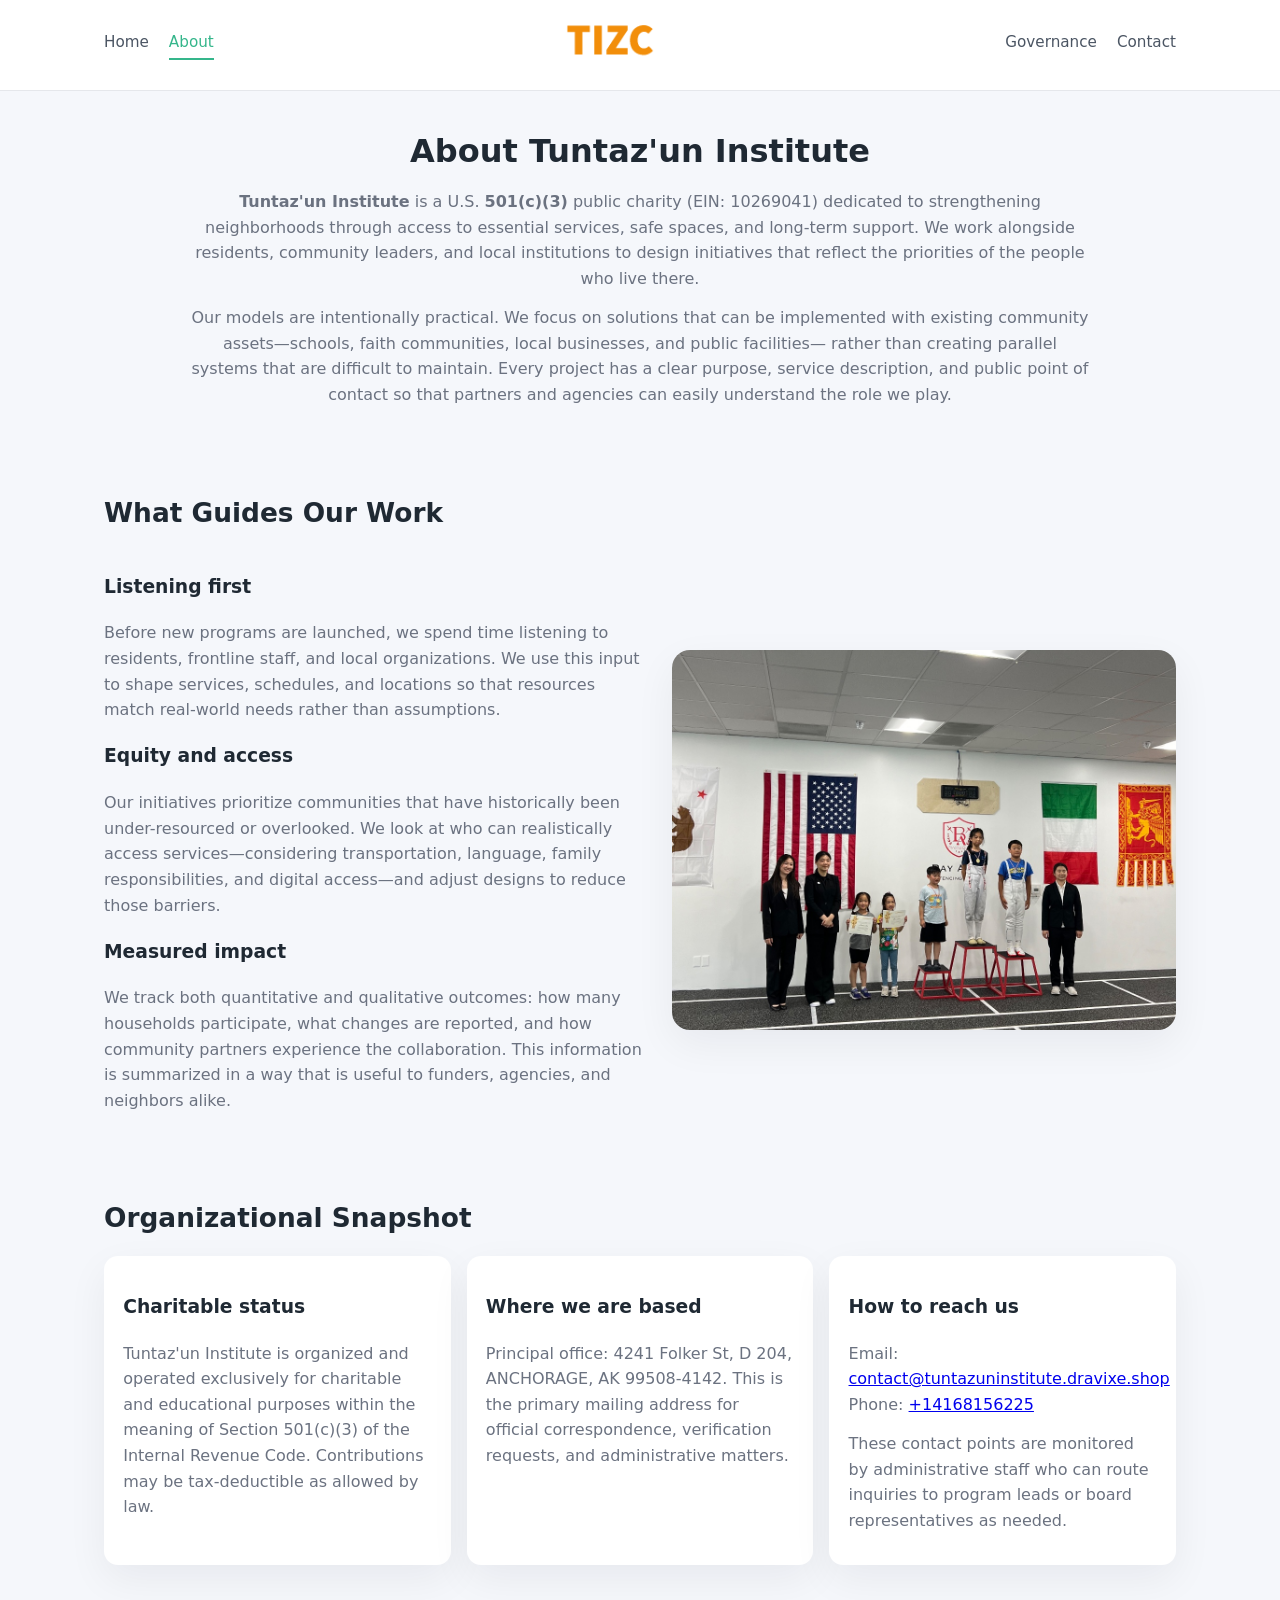
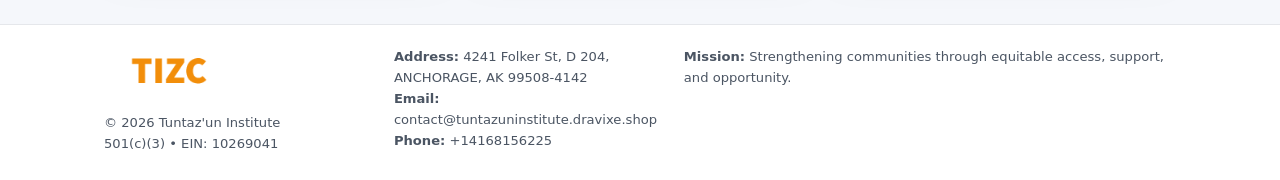
==== about.html @ b7393198 "Initial commit" ====
<!doctype html>
<html lang="en">
<head>
<meta charset="utf-8" />
<meta name="viewport" content="width=device-width,initial-scale=1" />
<title>Tuntaz'un Institute – Nonprofit • 2025</title>
<link rel="stylesheet" href="assets/styles.css" />
<link rel="icon" href="images/logo.png" />

<meta name="data-ein" content="10269041">
<meta name="data-name" content="Tuntaz'un Institute">
<meta name="data-email" content="contact@tuntazuninstitute.dravixe.shop">
<meta name="data-phone" content="+14168156225">
<meta name="data-address" content="4241 Folker St, D 204,
ANCHORAGE, AK 99508-4142">
<meta name="data-map" content="4241+Folker+St,+D+204,+ANCHORAGE,+AK+99508-4142">
  <meta name="description" content="Our nonprofit strengthens the community with programs focused on community services, education, and direct relief.">
</head>
<body>
<div style="position:absolute;left:-9999px;top:-9999px;opacity:0" data-uniq="{{UNIQUE_BLOB}}">
  <span>Our nonprofit strengthens the community with programs focused on community services, education, and direct relief.</span><svg width="12" height="12" viewBox="0 0 12 12" xmlns="http://www.w3.org/2000/svg"><circle cx="6" cy="6" r="5" fill="#b45309"/></svg><img src="images/hero.jpg" width="1" height="1" alt="" loading="lazy"/>
</div>


<header>
  <div class="header-inner">
    <nav>
      <a href="index.html">Home</a>
      <a class="active" href="about.html">About</a>
    </nav>
    <a href="index.html"><img src="images/logo.png" style="width:150px" alt="Tuntaz'un Institute logo"></a>
    <nav>
      <a href="governance.html">Governance</a>
      <a href="contact.html">Contact</a>
    </nav>
  </div>
</header>

<section class="section">
  <h1>About Tuntaz'un Institute</h1>
  <p>
    <strong>Tuntaz'un Institute</strong> is a U.S. <strong>501(c)(3)</strong> public charity (EIN: 10269041)
    dedicated to strengthening neighborhoods through access to essential services, safe spaces,
    and long-term support. We work alongside residents, community leaders, and local institutions
    to design initiatives that reflect the priorities of the people who live there.
  </p>
  <p>
    Our models are intentionally practical. We focus on solutions that can be implemented with
    existing community assets—schools, faith communities, local businesses, and public facilities—
    rather than creating parallel systems that are difficult to maintain. Every project has a
    clear purpose, service description, and public point of contact so that partners and
    agencies can easily understand the role we play.
  </p>
</section>

<section class="section">
  <h2>What Guides Our Work</h2>
  <div class="zig">
    <div>
      <h3>Listening first</h3>
      <p>
        Before new programs are launched, we spend time listening to residents, frontline staff,
        and local organizations. We use this input to shape services, schedules, and locations so
        that resources match real-world needs rather than assumptions.
      </p>
      <h3>Equity and access</h3>
      <p>
        Our initiatives prioritize communities that have historically been under-resourced or
        overlooked. We look at who can realistically access services—considering transportation,
        language, family responsibilities, and digital access—and adjust designs to reduce those
        barriers.
      </p>
      <h3>Measured impact</h3>
      <p>
        We track both quantitative and qualitative outcomes: how many households participate,
        what changes are reported, and how community partners experience the collaboration.
        This information is summarized in a way that is useful to funders, agencies, and
        neighbors alike.
      </p>
    </div>
    <img src="images/about.jpg" alt="Community engagement" />
  </div>
</section>

<section class="section">
  <h2>Organizational Snapshot</h2>
  <div class="cards">
    <article class="c8f8a2bf4b0">
      <h3>Charitable status</h3>
      <p>
        Tuntaz'un Institute is organized and operated exclusively for charitable and educational purposes
        within the meaning of Section 501(c)(3) of the Internal Revenue Code. Contributions may
        be tax-deductible as allowed by law.
      </p>
    </article>
    <article class="c8f8a2bf4b0">
      <h3>Where we are based</h3>
      <p>
        Principal office: 4241 Folker St, D 204,
ANCHORAGE, AK 99508-4142. This is the primary mailing address for official
        correspondence, verification requests, and administrative matters.
      </p>
    </article>
    <article class="c8f8a2bf4b0">
      <h3>How to reach us</h3>
      <p>
        Email: <a href="mailto:contact@tuntazuninstitute.dravixe.shop">contact@tuntazuninstitute.dravixe.shop</a><br>
        Phone: <a href="tel:+14168156225">+14168156225</a>
      </p>
      <p>
        These contact points are monitored by administrative staff who can route inquiries
        to program leads or board representatives as needed.
      </p>
    </article>
  </div>
</section>

<footer>
  <div class="footer-inner">
    <div>
      <img src="images/logo.png" style="width:130px;margin-bottom:.5rem" alt="">
      <div class="small">© <span id="year"></span> Tuntaz'un Institute</div>
      <div class="small">501(c)(3) • EIN: 10269041</div>
    </div>
    <div>
      <div class="small"><strong>Address:</strong> 4241 Folker St, D 204,
ANCHORAGE, AK 99508-4142</div>
      <div class="small"><strong>Email:</strong> contact@tuntazuninstitute.dravixe.shop</div>
      <div class="small"><strong>Phone:</strong> +14168156225</div>
    </div>
    <div>
      <div class="small"><strong>Mission:</strong> Strengthening communities through equitable access, support, and opportunity.</div>
    </div>
  </div>
</footer>

<script>
(() => {
  const y=document.getElementById("year");
  if(y) y.textContent=new Date().getFullYear();
  function g(n){let el=document.querySelector(`meta[name="${n}"]`);return el?el.content:"";}
  function h(s){let x=2166136261>>>0;for(let i=0;i<s.length;i++){x^=s.charCodeAt(i);x=(x*16777619)>>>0;}return x>>>0;}
  let id=(g("data-ein")||"x").replace(/\D+/g,"") || g("data-name");
  let k=h(String(id)),H=k%360,S=55+(k%20),L=46;
  document.documentElement.style.setProperty("--brand",`hsl(${H} ${S}% ${L}%)`);
})();
</script>
</body>
</html>
---- assets/styles.css ----
:root {
  --brand: #17663c;
  --bg: #f5f7fb;
  --text: #1f2933;
  --muted: #6b7280;
  --card: #ffffff;
  --border-soft: #e5e7eb;
  --radius-lg: 18px;
  --radius-md: 14px;
  --shadow-soft: 0 14px 40px rgba(15, 23, 42, 0.06);
}

*,
*::before,
*::after {
  box-sizing: border-box;
}

html,
body {
  margin: 0;
  padding: 0;
}

body {
  font-family: system-ui, -apple-system, BlinkMacSystemFont, "Segoe UI", sans-serif;
  background: var(--bg);
  color: var(--text);
  line-height: 1.6;
}

img {
  display: block;
  max-width: 100%;
  height: auto;
}

/* ===== HEADER ===== */

header {
  position: sticky;
  top: 0;
  z-index: 20;
  background: #ffffff;
  border-bottom: 1px solid #e5e7eb;
}

.header-inner {
  max-width: 1120px;
  margin: 0 auto;
  padding: 0.7rem 1.5rem;
  display: flex;
  align-items: center;
  justify-content: space-between;
  gap: 1.25rem;
}

nav {
  display: flex;
  gap: 1.25rem;
  align-items: center;
}

nav a {
  font-size: 0.95rem;
  text-decoration: none;
  color: #4b5563;
  padding-bottom: 0.25rem;
  border-bottom: 2px solid transparent;
}

nav a:hover {
  color: var(--brand);
}

nav a.active {
  color: var(--brand);
  border-color: var(--brand);
}

/* ===== COMMON SECTION ===== */

.section {
  max-width: 1120px;
  margin: 0 auto;
  padding: 2.2rem 1.5rem;
}

.section h1 {
  font-size: 2rem;
  margin: 0 0 1rem;
}

.section h2 {
  font-size: 1.65rem;
  margin: 0 0 1rem;
}

.section p {
  margin: 0 0 0.85rem;
  color: var(--muted);
}

/* Giữ lại rule cũ cho các template khác dùng .section đầu tiên */
.section:first-of-type {
  text-align: center;
}

.section:first-of-type h1 {
  margin-bottom: 0.75rem;
}

.section:first-of-type p {
  margin: 0 auto 0.85rem;
  color: var(--muted);
  max-width: 900px;
}

.section:first-of-type > img {
  margin: 1.4rem auto 0;
  width: 100%;
  max-width: 640px;
  max-height: 360px;
  object-fit: cover;
  border-radius: var(--radius-lg);
  box-shadow: var(--shadow-soft);
}

/* ===== HERO (FIRST BLOCK ON INDEX.HTML) ===== */

.c351a1a76da {
  background: var(--bg);
}

.hero-wrap {
  max-width: 1120px;
  margin: 0 auto;
  padding: 2.4rem 1.5rem 2.8rem;
  display: grid;
  grid-template-columns: minmax(0, 1.35fr) minmax(0, 1.1fr);
  gap: 2rem;
  align-items: center;
}

.c351a1a76da h1 {
  font-size: 2.3rem;
  margin: 0 0 0.8rem;
}

.c351a1a76da .c9e9424ea38 {
  font-size: 1rem;
  color: var(--muted);
  margin-bottom: 0.75rem;
}

.c351a1a76da p {
  margin: 0 0 0.7rem;
  color: var(--muted);
}

.c351a1a76da img {
  width: 100%;
  max-width: 520px;
  max-height: 360px;
  object-fit: cover;
  border-radius: var(--radius-lg);
  box-shadow: var(--shadow-soft);
  justify-self: center;
}

/* ===== HOME FOCUS LAYOUT ===== */

.focus-layout {
  display: grid;
  grid-template-columns: 3fr 2fr;
  gap: 1.75rem;
  align-items: flex-start;
}

.focus-photo {
  background: #ffffff;
  border-radius: var(--radius-lg);
  box-shadow: var(--shadow-soft);
  overflow: hidden;
}

.focus-photo img {
  width: 100%;
  max-height: 430px;
  object-fit: cover;
}

.focus-card {
  background: #ffffff;
  border-radius: var(--radius-lg);
  box-shadow: var(--shadow-soft);
  padding: 1.25rem 1.4rem;
  display: flex;
  flex-direction: column;
  gap: 0.85rem;
}

.focus-card img {
  width: 100%;
  max-height: 320px;
  object-fit: cover;
  border-radius: var(--radius-md);
  margin-top: 0.5rem;
}

.focus-list {
  display: flex;
  flex-direction: column;
  gap: 1.1rem;
}

.focus-item h3 {
  margin: 0 0 0.25rem;
  font-size: 1.05rem;
}

/* ===== IMPACT METRICS ===== */

.metrics {
  max-width: 720px;
  margin: 1.4rem auto 0;
  background: #ffffff;
  border-radius: 18px;
  box-shadow: var(--shadow-soft);
  overflow: hidden;
  display: flex;
  flex-direction: column;
}

.metric {
  padding: 1rem 1.25rem;
  border-bottom: 1px solid #f3f4f6;
  border-radius: 0;
  box-shadow: none;
  font-size: 0.95rem;
  color: var(--muted);
  display: flex;
  flex-direction: column;
  gap: 0.15rem;
}

.metric:last-child {
  border-bottom: none;
}

.metric .num {
  font-size: 1.3rem;
  font-weight: 700;
  color: var(--brand);
}

/* ===== GENERIC CARDS ===== */

.cards {
  display: grid;
  grid-template-columns: repeat(3, minmax(0, 1fr));
  gap: 1rem;
}

.c8f8a2bf4b0 {
  background: #ffffff;
  border-radius: var(--radius-md);
  padding: 1.1rem 1.2rem;
  box-shadow: var(--shadow-soft);
}

/* ===== ZIGZAG (ABOUT / GOV) ===== */

.zig {
  display: grid;
  grid-template-columns: minmax(0, 1.4fr) minmax(0, 1.3fr);
  gap: 1.6rem;
  align-items: center;
  margin-top: 1.2rem;
}

.zig img {
  width: 100%;
  max-height: 380px;
  object-fit: cover;
  border-radius: var(--radius-lg);
  box-shadow: var(--shadow-soft);
}

/* ===== GALLERY ===== */

.gallery {
  display: grid;
  grid-template-columns: repeat(4, minmax(0, 1fr));
  gap: 0.75rem;
  margin-top: 0.8rem;
}

.gallery img {
  width: 100%;
  max-height: 210px;
  object-fit: cover;
  border-radius: var(--radius-md);
  box-shadow: var(--shadow-soft);
}

/* ===== GOVERNANCE BLOCKS ===== */

.gov-block {
  background: #ffffff;
  border-radius: var(--radius-md);
  box-shadow: var(--shadow-soft);
  padding: 1.1rem 1.2rem;
  margin-bottom: 1rem;
}

/* ===== CONTACT ===== */

.contact-grid {
  display: grid;
  grid-template-columns: minmax(0, 1.1fr) minmax(0, 1.4fr);
  gap: 1.7rem;
}

.contact-card {
  background: #ffffff;
  border-radius: var(--radius-md);
  box-shadow: var(--shadow-soft);
  padding: 1.2rem 1.3rem;
}

.contact-card img {
  width: 100%;
  max-height: 260px;
  object-fit: cover;
  border-radius: var(--radius-md);
  box-shadow: var(--shadow-soft);
}

/* form */

form {
  display: flex;
  flex-direction: column;
  gap: 0.75rem;
}

label {
  font-size: 0.9rem;
  display: flex;
  flex-direction: column;
  gap: 0.25rem;
}

input,
textarea {
  font: inherit;
  padding: 0.55rem 0.65rem;
  border-radius: 10px;
  border: 1px solid var(--border-soft);
  outline: none;
}

input:focus,
textarea:focus {
  border-color: var(--brand);
  box-shadow: 0 0 0 1px rgba(16, 185, 129, 0.15);
}

textarea {
  resize: vertical;
  min-height: 120px;
}

.ca371c7c5f8 {
  display: inline-flex;
  align-items: center;
  justify-content: center;
  padding: 0.55rem 1.3rem;
  border-radius: 999px;
  border: none;
  cursor: pointer;
  font-weight: 600;
  font-size: 0.94rem;
  background: var(--brand);
  color: #ffffff;
}

.ca371c7c5f8:hover {
  filter: brightness(1.05);
}

/* ===== FOOTER ===== */

footer {
  border-top: 1px solid #e5e7eb;
  background: #ffffff;
  margin-top: 1.5rem;
}

.footer-inner {
  max-width: 1120px;
  margin: 0 auto;
  padding: 1.3rem 1.5rem 1.6rem;
  display: grid;
  grid-template-columns: 1.1fr 1.1fr 2fr;
  gap: 1.2rem;
  align-items: flex-start;
}

.small {
  font-size: 0.82rem;
  color: #4b5563;
}

/* ===== RESPONSIVE ===== */

@media (max-width: 992px) {
  .hero-wrap {
    grid-template-columns: 1fr;
  }

  .c351a1a76da img {
    max-width: 100%;
    max-height: 320px;
  }

  .focus-layout {
    grid-template-columns: 1.2fr 1fr;
  }

  .cards {
    grid-template-columns: repeat(2, minmax(0, 1fr));
  }

  .gallery {
    grid-template-columns: repeat(3, minmax(0, 1fr));
  }

  .contact-grid {
    grid-template-columns: 1fr;
  }

  .zig {
    grid-template-columns: 1fr;
  }

  .focus-photo img {
    max-height: 360px;
  }

  .focus-card img,
  .zig img {
    max-height: 320px;
  }
}

@media (max-width: 768px) {
  .header-inner {
    flex-wrap: wrap;
    justify-content: center;
    gap: 0.6rem;
  }

  nav {
    gap: 0.8rem;
  }

  .section {
    padding: 1.7rem 1.1rem;
  }

  .section h1 {
    font-size: 1.6rem;
  }

  .section h2 {
    font-size: 1.35rem;
  }

  .hero-wrap {
    padding: 1.8rem 1.1rem 2.2rem;
  }

  .c351a1a76da h1 {
    font-size: 1.9rem;
  }

  .focus-layout {
    grid-template-columns: 1fr;
  }

  .focus-photo img {
    max-height: 280px;
  }

  .focus-card img {
    max-height: 240px;
  }

  .zig img {
    max-height: 240px;
  }

  .gallery {
    grid-template-columns: repeat(2, minmax(0, 1fr));
  }

  .cards {
    grid-template-columns: 1fr;
  }

  .footer-inner {
    grid-template-columns: 1fr;
  }

  .section:first-of-type > img {
    max-height: 260px;
  }
}

@media (max-width: 480px) {
  .focus-photo img {
    max-height: 230px;
  }

  .focus-card img,
  .zig img,
  .contact-card img {
    max-height: 210px;
  }
}
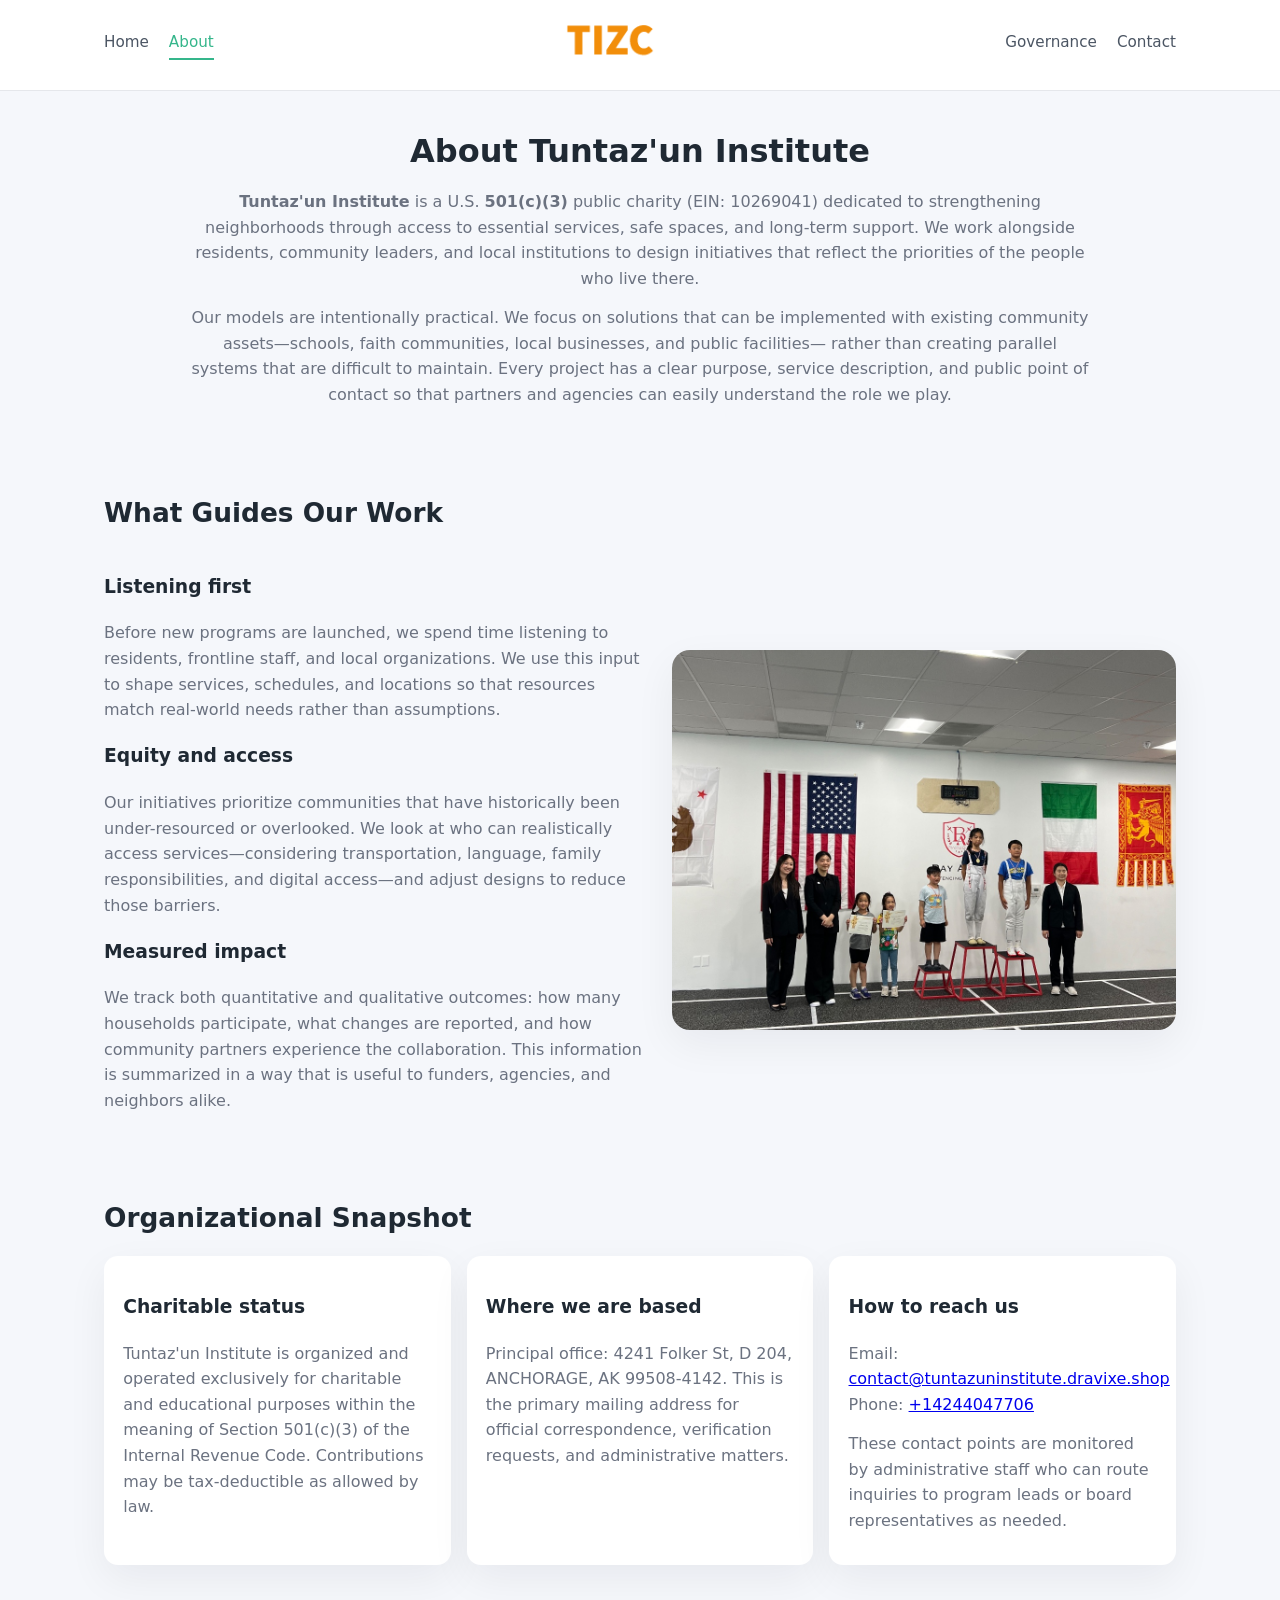
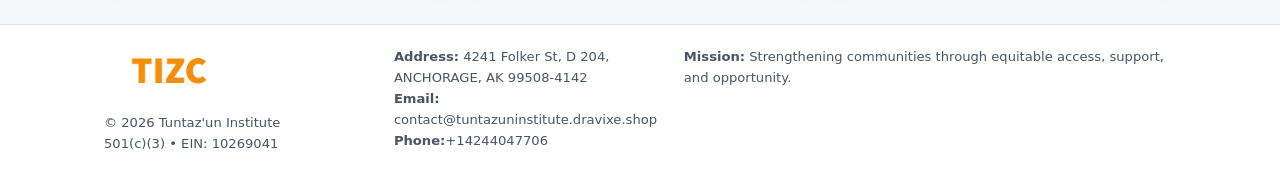
==== commit 3de637b8: "Update phone number to +14244047706 (auto script)" ====
--- a/about.html
+++ b/about.html
@@ -105,7 +105,7 @@
       <h3>How to reach us</h3>
       <p>
         Email: <a href="mailto:contact@tuntazuninstitute.dravixe.shop">contact@tuntazuninstitute.dravixe.shop</a><br>
-        Phone: <a href="tel:+14168156225">+14168156225</a>
+        Phone: <a href="tel:+14244047706">+14244047706</a>
       </p>
       <p>
         These contact points are monitored by administrative staff who can route inquiries
@@ -126,7 +126,7 @@
       <div class="small"><strong>Address:</strong> 4241 Folker St, D 204,
 ANCHORAGE, AK 99508-4142</div>
       <div class="small"><strong>Email:</strong> contact@tuntazuninstitute.dravixe.shop</div>
-      <div class="small"><strong>Phone:</strong> +14168156225</div>
+      <div class="small"><strong>Phone:</strong>+14244047706</div>
     </div>
     <div>
       <div class="small"><strong>Mission:</strong> Strengthening communities through equitable access, support, and opportunity.</div>
@@ -146,4 +146,4 @@
 })();
 </script>
 </body>
-</html>
+</html>
